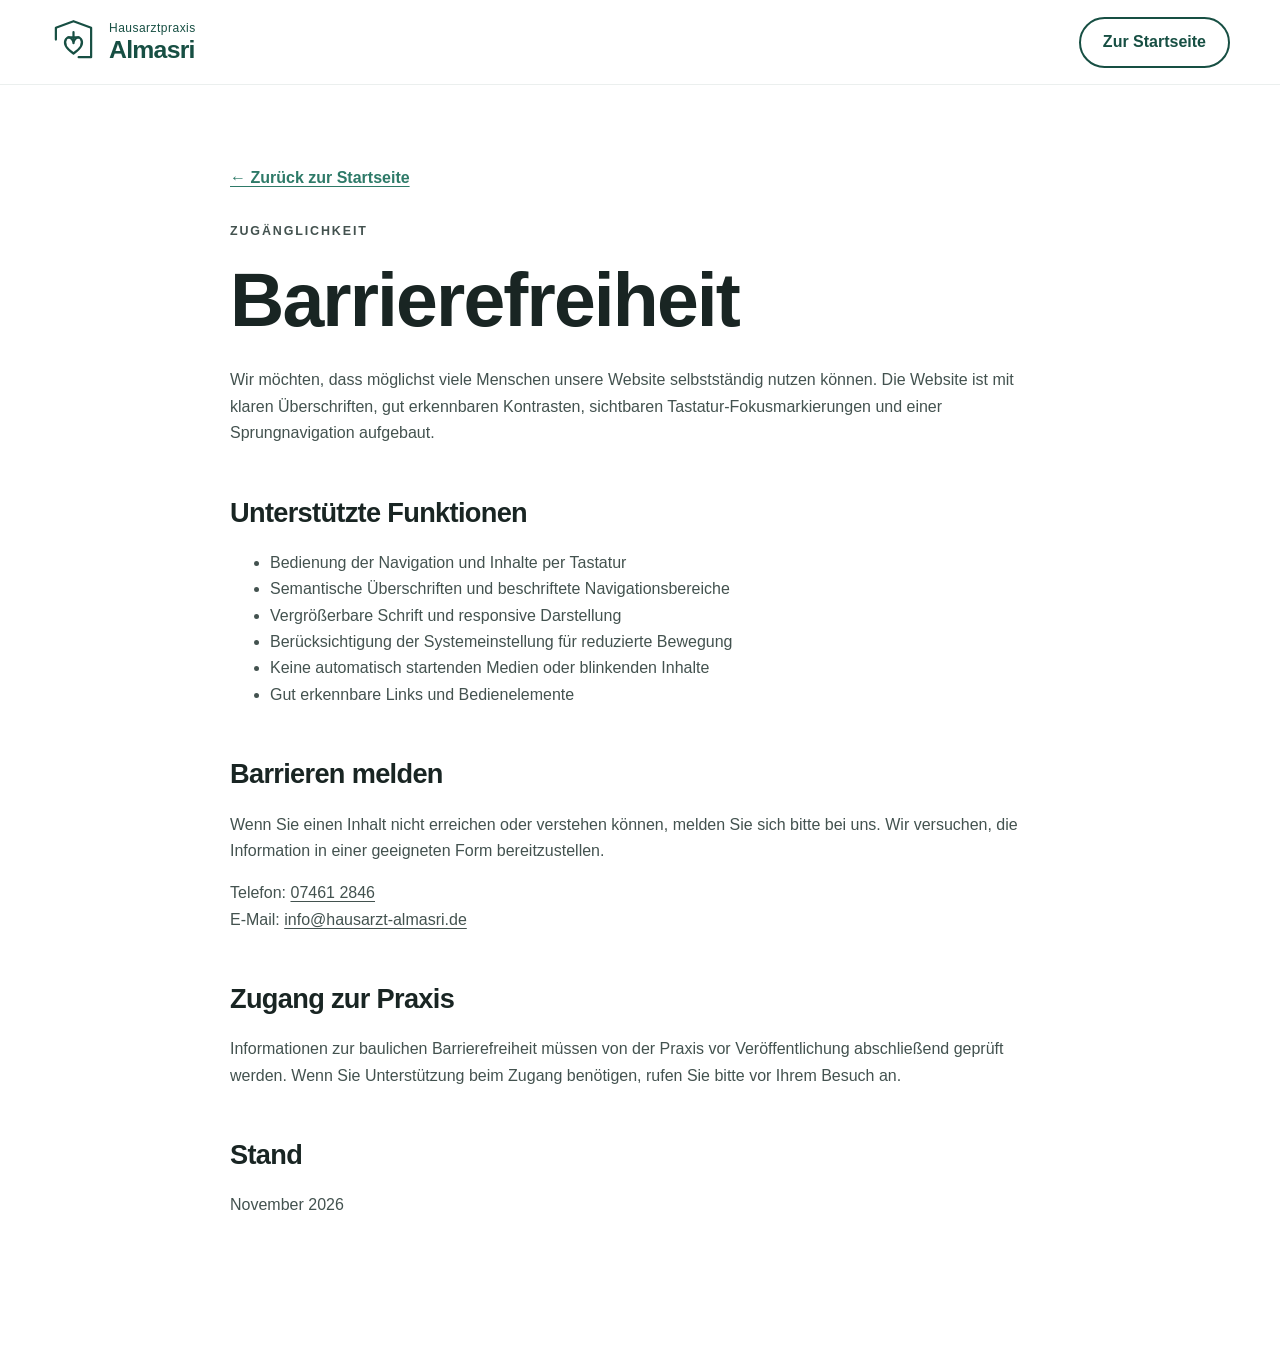
==== barrierefreiheit.html @ 2b69a8e7 "base website" ====
<!doctype html>
<html lang="de">
  <head>
    <meta charset="utf-8">
    <meta name="viewport" content="width=device-width, initial-scale=1">
    <meta name="robots" content="noindex">
    <title>Barrierefreiheit | Hausarztpraxis Almasri</title>
    <link rel="icon" href="favicon.svg" type="image/svg+xml">
    <link rel="stylesheet" href="styles.css">
  </head>
  <body>
    <a class="skip-link" href="#hauptinhalt">Zum Hauptinhalt springen</a>
    <header class="site-header">
      <div class="shell header-inner">
        <a class="brand" href="index.html" aria-label="Zur Startseite">
          <span class="brand-mark" aria-hidden="true"><svg viewBox="0 0 64 64"><path d="M8 28V12l24-9 24 9v40H39"/><path d="M32 47c-10-7-14-14-10-20 4-5 8 0 10 4 2-4 6-9 10-4 4 6 0 13-10 20Z"/><path d="M32 18v15M25 25h14"/></svg></span>
          <span class="brand-copy"><small>Hausarztpraxis</small><strong>Almasri</strong></span>
        </a>
        <a class="button button-secondary" href="index.html">Zur Startseite</a>
      </div>
    </header>
    <main id="hauptinhalt" class="legal-main">
      <div class="shell legal-shell">
        <a class="back-link" href="index.html">← Zurück zur Startseite</a>
        <p class="eyebrow">Zugänglichkeit</p>
        <h1>Barrierefreiheit</h1>
        <p>Wir möchten, dass möglichst viele Menschen unsere Website selbstständig nutzen können. Die Website ist mit klaren Überschriften, gut erkennbaren Kontrasten, sichtbaren Tastatur-Fokusmarkierungen und einer Sprungnavigation aufgebaut.</p>

        <h2>Unterstützte Funktionen</h2>
        <ul>
          <li>Bedienung der Navigation und Inhalte per Tastatur</li>
          <li>Semantische Überschriften und beschriftete Navigationsbereiche</li>
          <li>Vergrößerbare Schrift und responsive Darstellung</li>
          <li>Berücksichtigung der Systemeinstellung für reduzierte Bewegung</li>
          <li>Keine automatisch startenden Medien oder blinkenden Inhalte</li>
          <li>Gut erkennbare Links und Bedienelemente</li>
        </ul>

        <h2>Barrieren melden</h2>
        <p>Wenn Sie einen Inhalt nicht erreichen oder verstehen können, melden Sie sich bitte bei uns. Wir versuchen, die Information in einer geeigneten Form bereitzustellen.</p>
        <p>Telefon: <a href="tel:+4974612846">07461 2846</a><br>
          E-Mail: <a href="mailto:info@hausarzt-almasri.de">info@hausarzt-almasri.de</a></p>

        <h2>Zugang zur Praxis</h2>
        <p>Informationen zur baulichen Barrierefreiheit müssen von der Praxis vor Veröffentlichung abschließend geprüft werden. Wenn Sie Unterstützung beim Zugang benötigen, rufen Sie bitte vor Ihrem Besuch an.</p>

        <h2>Stand</h2>
        <p>November 2026</p>
      </div>
    </main>
  </body>
</html>
---- styles.css ----
:root {
  --green-950: #0c342d;
  --green-900: #174f43;
  --green-800: #226858;
  --green-700: #2e7a68;
  --green-100: #dfeee8;
  --green-50: #f1f7f4;
  --gold: #caa45b;
  --gold-soft: #f4ead6;
  --sand: #f7f3eb;
  --ink: #192523;
  --muted: #5c6b68;
  --line: #d9e2df;
  --white: #fff;
  --shadow: 0 22px 60px rgba(12, 52, 45, .11);
  --radius: 24px;
  --shell: min(1180px, calc(100% - 40px));
}

* { box-sizing: border-box; }
html { scroll-behavior: smooth; scroll-padding-top: 112px; }
body {
  margin: 0;
  color: var(--ink);
  background: var(--white);
  font-family: Inter, ui-sans-serif, -apple-system, BlinkMacSystemFont, "Segoe UI", sans-serif;
  font-size: 16px;
  line-height: 1.65;
  -webkit-font-smoothing: antialiased;
}
body.nav-open { overflow: hidden; }
a { color: inherit; text-underline-offset: 3px; }
img, svg { display: block; max-width: 100%; }
button, input, textarea, select { font: inherit; }
h1, h2, h3, p { margin-top: 0; }
h1, h2, h3 { line-height: 1.15; letter-spacing: -.025em; }
h1 { max-width: 700px; margin-bottom: 24px; font-size: clamp(3rem, 7vw, 5.9rem); font-weight: 650; }
h2 { margin-bottom: 22px; font-size: clamp(2.1rem, 4vw, 3.7rem); font-weight: 620; }
h3 { margin-bottom: 12px; font-size: 1.35rem; }
.shell { width: var(--shell); margin-inline: auto; }
.section { padding: 110px 0; }
.section-soft { background: var(--green-50); }
.section-sand { background: var(--sand); }
.sr-only { position: absolute; width: 1px; height: 1px; padding: 0; overflow: hidden; clip: rect(0, 0, 0, 0); white-space: nowrap; border: 0; }
.skip-link { position: fixed; z-index: 1000; left: 16px; top: -80px; padding: 12px 18px; color: white; background: var(--green-950); border-radius: 8px; }
.skip-link:focus { top: 16px; }
:focus-visible { outline: 3px solid var(--gold); outline-offset: 4px; }

.emergency-bar { color: white; background: var(--green-950); font-size: .9rem; }
.emergency-inner { display: flex; justify-content: space-between; gap: 24px; padding-block: 9px; }
.emergency-bar a { font-weight: 800; }
.site-header { position: sticky; z-index: 100; top: 0; border-bottom: 1px solid rgba(12, 52, 45, .08); background: rgba(255, 255, 255, .94); backdrop-filter: blur(16px); }
.header-inner { display: flex; min-height: 84px; align-items: center; justify-content: space-between; gap: 28px; }
.brand { display: inline-flex; align-items: center; gap: 12px; color: var(--green-900); text-decoration: none; }
.brand-mark { width: 47px; height: 47px; }
.brand-mark svg { width: 100%; height: 100%; fill: none; stroke: currentColor; stroke-linecap: round; stroke-linejoin: round; stroke-width: 3; }
.brand-copy { display: flex; flex-direction: column; line-height: 1; }
.brand-copy small { margin-bottom: 4px; font-size: .75rem; letter-spacing: .04em; }
.brand-copy strong { font-size: 1.55rem; letter-spacing: -.03em; }
.main-nav { display: flex; align-items: center; gap: 24px; font-size: .92rem; font-weight: 650; }
.main-nav a { text-decoration: none; }
.main-nav a:not(.nav-phone):hover { color: var(--green-700); }
.nav-phone { padding: 11px 18px; color: white; background: var(--green-900); border-radius: 999px; }
.nav-toggle { display: none; width: 48px; height: 48px; padding: 12px; border: 0; color: var(--green-900); background: transparent; cursor: pointer; }
.nav-toggle span:not(.sr-only) { display: block; height: 2px; margin: 5px 0; background: currentColor; transition: transform .2s, opacity .2s; }

.hero { position: relative; min-height: 700px; overflow: hidden; background: linear-gradient(135deg, #f7fbf9 0%, #e7f1ed 100%); }
.hero-grid { position: relative; z-index: 2; display: grid; min-height: 700px; grid-template-columns: 1.4fr .7fr; align-items: center; gap: 80px; padding-block: 86px 110px; }
.hero-copy { max-width: 770px; }
.eyebrow { margin-bottom: 15px; color: var(--green-700); font-size: .78rem; font-weight: 800; letter-spacing: .15em; text-transform: uppercase; }
.hero-intro, .lead { max-width: 680px; color: var(--muted); font-size: 1.2rem; }
.button-row { display: flex; flex-wrap: wrap; gap: 14px; margin: 34px 0 24px; }
.button { display: inline-flex; min-height: 51px; align-items: center; justify-content: center; padding: 13px 22px; border: 2px solid transparent; border-radius: 999px; font-weight: 750; line-height: 1.2; text-align: center; text-decoration: none; transition: transform .2s, box-shadow .2s, background .2s; }
.button:hover { transform: translateY(-2px); }
.button-primary { color: white; background: var(--green-900); box-shadow: 0 10px 25px rgba(23, 79, 67, .2); }
.button-primary:hover { background: var(--green-800); }
.button-secondary { color: var(--green-900); border-color: var(--green-900); background: transparent; }
.button-secondary:hover { background: var(--green-100); }
.hero-trust { display: flex; gap: 9px; align-items: center; color: var(--green-900); font-weight: 650; }
.hero-trust span { display: grid; width: 25px; height: 25px; place-items: center; color: white; background: var(--green-700); border-radius: 50%; }
.hours-card { padding: 34px; background: rgba(255,255,255,.92); border: 1px solid rgba(23,79,67,.1); border-radius: var(--radius); box-shadow: var(--shadow); }
.hours-card h2 { margin: 21px 0 5px; font-size: 1.2rem; }
.hours-status { display: flex; align-items: center; gap: 10px; color: var(--green-900); font-size: .88rem; font-weight: 750; }
.status-dot { width: 10px; height: 10px; background: #2c996d; border-radius: 50%; box-shadow: 0 0 0 5px rgba(44,153,109,.13); }
.hours-status[data-state="closed"] .status-dot { background: #c97950; box-shadow: 0 0 0 5px rgba(201,121,80,.14); }
.today-hours { margin-bottom: 17px; color: var(--green-900); font-size: 1.9rem; font-weight: 700; line-height: 1.2; }
.hours-note { color: var(--muted); font-size: .92rem; }
.text-link { color: var(--green-900); font-weight: 750; }
.hero-shape { position: absolute; right: -120px; bottom: -240px; width: 640px; height: 640px; border: 100px solid rgba(202,164,91,.18); border-radius: 48% 52% 42% 58%; transform: rotate(25deg); }

.quick-actions { position: relative; z-index: 3; margin-top: -43px; }
.quick-grid { display: grid; grid-template-columns: repeat(4, 1fr); background: white; border-radius: 20px; box-shadow: var(--shadow); }
.quick-card { display: flex; min-height: 112px; align-items: center; gap: 16px; padding: 22px 24px; text-decoration: none; }
.quick-card + .quick-card { border-left: 1px solid var(--line); }
.quick-card:hover { background: var(--green-50); }
.quick-card strong, .quick-card small { display: block; }
.quick-card small { margin-top: 2px; color: var(--muted); }
.quick-icon { display: grid; width: 46px; height: 46px; flex: 0 0 auto; place-items: center; color: var(--green-900); background: var(--green-100); border-radius: 14px; font-size: 1.1rem; font-weight: 800; }

.notice-grid { display: grid; grid-template-columns: 1fr 1.2fr 1.2fr; align-items: stretch; gap: 22px; }
.notice-grid h2 { margin-bottom: 0; font-size: 2.4rem; }
.notice-card { display: flex; gap: 17px; padding: 27px; background: white; border-radius: 18px; }
.notice-card h3 { margin-bottom: 7px; font-size: 1.1rem; }
.notice-card p { margin: 0; color: var(--muted); font-size: .92rem; }
.notice-icon { display: grid; width: 35px; height: 35px; flex: 0 0 auto; place-items: center; color: white; background: var(--green-700); border-radius: 50%; font-weight: 800; }

.section-heading { display: grid; grid-template-columns: 1fr .7fr; align-items: end; gap: 70px; margin-bottom: 54px; }
.section-heading h2 { max-width: 700px; margin: 0; }
.section-heading > p { margin: 0; color: var(--muted); }
.service-grid { display: grid; grid-template-columns: repeat(4, 1fr); gap: 18px; }
.service-card { min-height: 255px; padding: 30px 27px; border: 1px solid var(--line); border-radius: 18px; transition: transform .2s, border-color .2s, box-shadow .2s; }
.service-card:hover { transform: translateY(-5px); border-color: var(--green-700); box-shadow: 0 18px 40px rgba(12,52,45,.08); }
.service-number { display: block; margin-bottom: 42px; color: var(--gold); font-size: .78rem; font-weight: 800; letter-spacing: .12em; }
.service-card p { margin: 0; color: var(--muted); }

.section-green { color: white; background: var(--green-900); }
.team-layout { display: grid; grid-template-columns: .85fr 1.15fr; align-items: center; gap: 90px; }
.eyebrow-light { color: #b8d8ce; }
.team-intro p:not(.eyebrow) { color: #d8e6e1; font-size: 1.1rem; }
.team-intro blockquote { margin: 42px 0 0; color: #efd49d; font-family: Georgia, serif; font-size: 1.7rem; font-style: italic; }
.team-cards { display: grid; grid-template-columns: 1fr 1fr; gap: 16px; }
.person-card { display: flex; align-items: center; gap: 19px; min-height: 190px; padding: 28px; color: var(--ink); background: white; border-radius: 18px; }
.person-card-wide { grid-column: 1 / -1; min-height: auto; }
.person-avatar { display: grid; width: 62px; height: 62px; flex: 0 0 auto; place-items: center; color: white; background: var(--green-700); border-radius: 50%; font-weight: 800; }
.person-card h3 { margin: 4px 0 7px; }
.person-card p { margin: 0; color: var(--muted); }
.person-role { color: var(--green-700) !important; font-size: .72rem; font-weight: 800; letter-spacing: .11em; text-transform: uppercase; }

.appointment-grid { display: grid; grid-template-columns: 1fr .8fr; gap: 100px; align-items: center; }
.appointment-grid .button { margin-top: 18px; }
.privacy-hint { display: flex; max-width: 560px; gap: 9px; margin-top: 24px; color: var(--muted); font-size: .88rem; }
.schedule-card { padding: 38px; background: var(--green-50); border-radius: var(--radius); }
.schedule-card h3 { font-size: 1.7rem; }
.schedule-list { margin: 0; }
.schedule-list > div { display: grid; grid-template-columns: 1fr 1fr; gap: 20px; padding: 13px 0; border-bottom: 1px solid var(--line); }
.schedule-list dt { font-weight: 700; }
.schedule-list dd { margin: 0; text-align: right; }
.schedule-card > p { margin: 17px 0 0; color: var(--muted); font-size: .86rem; }
.new-patient-card { display: grid; grid-template-columns: 1.1fr 1fr .8fr; gap: 50px; align-items: center; margin-top: 85px; padding: 45px; border: 1px solid var(--line); border-radius: var(--radius); }
.new-patient-card h2 { margin-bottom: 0; font-size: 2rem; }
.new-patient-card > p { margin: 0; color: var(--muted); }
.check-list { margin: 0; padding: 0; list-style: none; }
.check-list li { position: relative; padding: 6px 0 6px 30px; }
.check-list li::before { position: absolute; left: 0; content: "✓"; color: var(--green-700); font-weight: 900; }

.steps { display: grid; grid-template-columns: repeat(3, 1fr); gap: 18px; margin: 0; padding: 0; list-style: none; counter-reset: step; }
.steps li { display: flex; gap: 19px; padding: 28px; background: white; border-radius: 18px; }
.steps li > span { display: grid; width: 38px; height: 38px; flex: 0 0 auto; place-items: center; color: white; background: var(--green-900); border-radius: 50%; font-weight: 800; }
.steps h3 { margin: 5px 0 8px; }
.steps p { margin: 0; color: var(--muted); }
.service-warning { margin-top: 25px; padding: 18px 24px; color: #684e1c; background: var(--gold-soft); border-left: 4px solid var(--gold); border-radius: 0 12px 12px 0; }

.contact-grid { display: grid; grid-template-columns: .7fr 1.3fr; gap: 80px; }
.contact-content address { margin-bottom: 27px; font-style: normal; font-size: 1.15rem; }
.contact-links { display: grid; gap: 10px; }
.contact-links a, .contact-links > div { display: grid; grid-template-columns: 85px 1fr; text-decoration: none; }
.contact-links span { color: var(--muted); }
.contact-links a:hover strong { color: var(--green-700); }
.small-note { margin-top: 22px; color: var(--muted); font-size: .85rem; }
.route-card { display: grid; overflow: hidden; grid-template-columns: 1fr 1fr; background: var(--green-50); border-radius: var(--radius); }
.route-map { position: relative; min-height: 460px; overflow: hidden; background: #dfeae4; }
.map-road { position: absolute; display: block; height: 18px; background: white; box-shadow: 0 0 0 2px #c5d6cf; }
.road-a { width: 140%; left: -20%; top: 42%; transform: rotate(-25deg); }
.road-b { width: 120%; left: 10%; top: 70%; transform: rotate(35deg); }
.road-c { width: 100%; left: 15%; top: 18%; transform: rotate(75deg); }
.map-pin { position: absolute; left: 52%; top: 45%; display: grid; width: 62px; height: 62px; place-items: center; color: white; background: var(--green-900); border: 7px solid white; border-radius: 50% 50% 50% 8px; box-shadow: 0 12px 28px rgba(12,52,45,.28); font-size: 1.6rem; font-weight: 700; transform: translate(-50%,-50%) rotate(-45deg); }
.map-pin::first-letter { transform: rotate(45deg); }
.route-copy { display: flex; flex-direction: column; justify-content: center; padding: 38px; }
.route-copy p { color: var(--muted); }
.route-copy .button { align-self: flex-start; margin-top: 8px; font-size: .9rem; }

.faq-layout { display: grid; grid-template-columns: .7fr 1.3fr; gap: 90px; }
.faq-layout > div:first-child p:last-child { color: var(--muted); }
.faq-list details { border-bottom: 1px solid var(--line); }
.faq-list summary { position: relative; padding: 22px 48px 22px 0; cursor: pointer; list-style: none; font-weight: 750; }
.faq-list summary::-webkit-details-marker { display: none; }
.faq-list summary::after { position: absolute; right: 5px; top: 18px; display: grid; width: 30px; height: 30px; place-items: center; content: "+"; color: var(--green-900); background: white; border-radius: 50%; font-size: 1.2rem; transition: transform .2s; }
.faq-list details[open] summary::after { transform: rotate(45deg); }
.faq-list details p { padding: 0 48px 22px 0; margin: 0; color: var(--muted); }

.site-footer { padding: 70px 0 25px; color: #d8e6e1; background: var(--green-950); }
.footer-grid { display: grid; grid-template-columns: 1.4fr 1fr .8fr .9fr; gap: 55px; }
.brand-footer { color: white; }
.footer-grid > div:first-child > p { max-width: 330px; margin-top: 24px; }
.footer-grid h2 { margin-bottom: 17px; color: white; font-size: .85rem; letter-spacing: .1em; text-transform: uppercase; }
.footer-grid ul { margin: 0; padding: 0; list-style: none; }
.footer-grid a { color: white; }
.footer-bottom { display: flex; justify-content: space-between; gap: 30px; margin-top: 52px; padding-top: 22px; border-top: 1px solid rgba(255,255,255,.14); font-size: .78rem; }
.mobile-actions { display: none; }

.legal-main { min-height: 60vh; padding: 80px 0 110px; }
.legal-shell { max-width: 820px; }
.legal-main h1 { font-size: clamp(2.7rem, 6vw, 4.7rem); }
.legal-main h2 { margin-top: 50px; font-size: 1.7rem; }
.legal-main h3 { margin-top: 30px; font-size: 1.2rem; }
.legal-main p, .legal-main li { color: #43524f; }
.legal-main address { font-style: normal; }
.legal-note { padding: 18px 22px; color: #684e1c !important; background: var(--gold-soft); border-left: 4px solid var(--gold); }
.back-link { display: inline-block; margin-bottom: 30px; color: var(--green-700); font-weight: 750; }

@media (max-width: 1050px) {
  .main-nav { gap: 15px; }
  .main-nav a:not(.nav-phone) { display: none; }
  .hero-grid { grid-template-columns: 1.2fr .8fr; gap: 40px; }
  .quick-grid { grid-template-columns: 1fr 1fr; }
  .quick-card:nth-child(3) { border-left: 0; border-top: 1px solid var(--line); }
  .quick-card:nth-child(4) { border-top: 1px solid var(--line); }
  .notice-grid { grid-template-columns: 1fr 1fr; }
  .notice-grid > div:first-child { grid-column: 1 / -1; }
  .service-grid { grid-template-columns: repeat(2, 1fr); }
  .team-layout, .appointment-grid, .contact-grid, .faq-layout { gap: 50px; }
  .new-patient-card { grid-template-columns: 1fr 1fr; }
  .new-patient-card > p { grid-column: 1 / -1; }
  .route-card { grid-template-columns: 1fr; }
  .route-map { min-height: 260px; }
}

@media (max-width: 760px) {
  :root { --shell: min(100% - 30px, 1180px); }
  html { scroll-padding-top: 78px; }
  body { padding-bottom: 61px; }
  .emergency-inner { justify-content: center; padding-block: 7px; text-align: center; }
  .emergency-inner span:nth-child(2) { display: none; }
  .header-inner { min-height: 70px; }
  .brand-mark { width: 39px; height: 39px; }
  .brand-copy strong { font-size: 1.25rem; }
  .nav-toggle { display: block; }
  .main-nav { position: fixed; inset: 105px 0 auto; display: none; max-height: calc(100vh - 105px); align-items: stretch; flex-direction: column; gap: 0; overflow-y: auto; padding: 15px; background: white; box-shadow: 0 30px 50px rgba(12,52,45,.17); }
  .main-nav.is-open { display: flex; }
  .main-nav a:not(.nav-phone) { display: block; padding: 14px; border-bottom: 1px solid var(--line); }
  .nav-phone { margin-top: 14px; text-align: center; }
  .nav-toggle[aria-expanded="true"] span:nth-of-type(1) { transform: translateY(7px) rotate(45deg); }
  .nav-toggle[aria-expanded="true"] span:nth-of-type(2) { opacity: 0; }
  .nav-toggle[aria-expanded="true"] span:nth-of-type(3) { transform: translateY(-7px) rotate(-45deg); }
  .hero-grid { min-height: auto; grid-template-columns: 1fr; padding-block: 65px 100px; }
  .hero { min-height: 0; }
  h1 { font-size: clamp(3rem, 14vw, 4.4rem); }
  .hours-card { padding: 26px; }
  .quick-actions { margin-top: -35px; }
  .quick-grid { grid-template-columns: 1fr; }
  .quick-card + .quick-card { border-top: 1px solid var(--line); border-left: 0; }
  .quick-card { min-height: 91px; }
  .section { padding: 75px 0; }
  .notice-grid, .section-heading, .team-layout, .appointment-grid, .contact-grid, .faq-layout, .new-patient-card { grid-template-columns: 1fr; gap: 30px; }
  .notice-grid > div:first-child, .new-patient-card > p { grid-column: auto; }
  .section-heading { align-items: start; margin-bottom: 35px; }
  .service-grid, .team-cards, .steps { grid-template-columns: 1fr; }
  .service-card { min-height: auto; }
  .service-number { margin-bottom: 25px; }
  .person-card-wide { grid-column: auto; }
  .new-patient-card { margin-top: 55px; padding: 28px; }
  .route-card { grid-template-columns: 1fr; }
  .route-copy { padding: 28px; }
  .route-copy .button { width: 100%; }
  .footer-grid { grid-template-columns: 1fr 1fr; }
  .footer-grid > div:first-child { grid-column: 1 / -1; }
  .footer-bottom { align-items: flex-start; flex-direction: column; }
  .mobile-actions { position: fixed; z-index: 90; right: 0; bottom: 0; left: 0; display: grid; grid-template-columns: repeat(3, 1fr); color: white; background: var(--green-950); box-shadow: 0 -8px 25px rgba(12,52,45,.18); }
  .mobile-actions a { padding: 17px 8px; text-align: center; text-decoration: none; font-size: .85rem; font-weight: 750; }
  .mobile-actions a + a { border-left: 1px solid rgba(255,255,255,.15); }
}

@media (max-width: 480px) {
  .button-row .button { width: 100%; }
  .team-cards { grid-template-columns: 1fr; }
  .person-card { align-items: flex-start; min-height: 0; padding: 22px; }
  .schedule-card { padding: 26px; }
  .steps li { padding: 22px; }
  .footer-grid { grid-template-columns: 1fr; }
  .footer-grid > div:first-child { grid-column: auto; }
}

@media (prefers-reduced-motion: reduce) {
  *, *::before, *::after { scroll-behavior: auto !important; transition-duration: .01ms !important; animation-duration: .01ms !important; animation-iteration-count: 1 !important; }
}

@media print {
  .emergency-bar, .site-header, .mobile-actions, .button, .site-footer { display: none !important; }
  .section, .hero-grid { padding-block: 30px; }
  .hero, .section-soft, .section-sand, .section-green { color: black; background: white; }
}
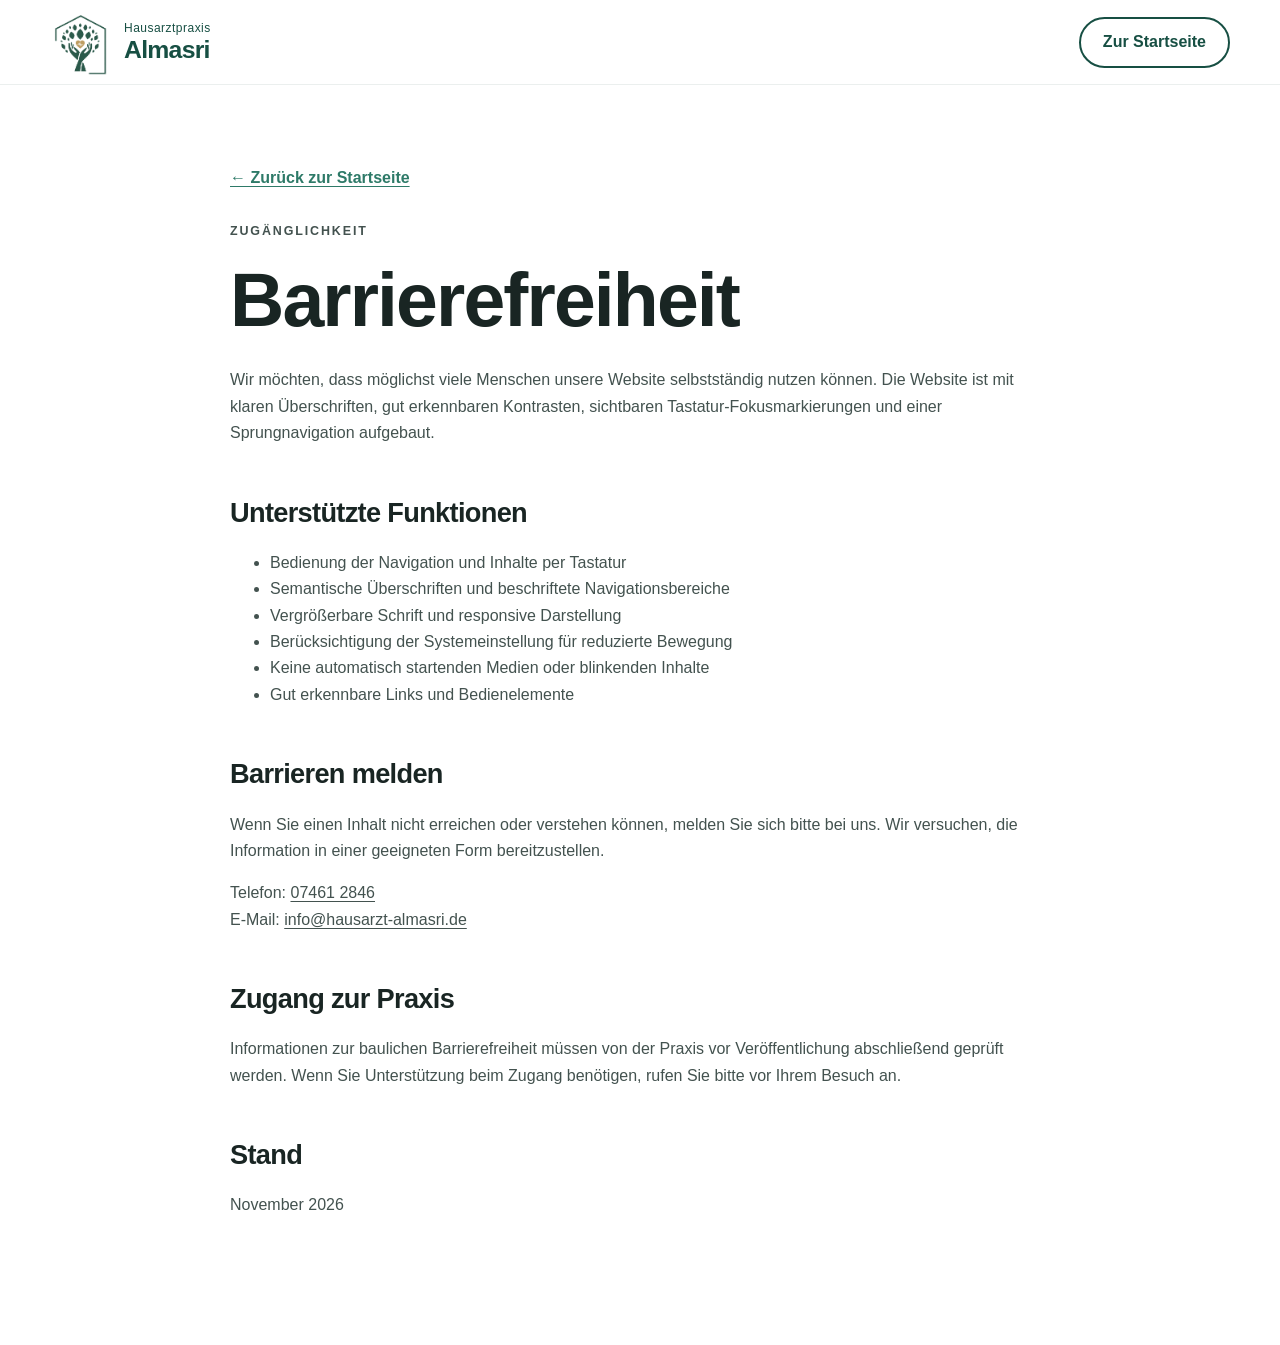
==== commit 0067a897: "minor redesign01, buttons, logo" ====
--- a/barrierefreiheit.html
+++ b/barrierefreiheit.html
@@ -5,7 +5,8 @@
     <meta name="viewport" content="width=device-width, initial-scale=1">
     <meta name="robots" content="noindex">
     <title>Barrierefreiheit | Hausarztpraxis Almasri</title>
-    <link rel="icon" href="favicon.svg" type="image/svg+xml">
+    <link rel="icon" href="img/logo.png" type="image/png">
+    <link rel="apple-touch-icon" href="img/logo.png">
     <link rel="stylesheet" href="styles.css">
   </head>
   <body>
@@ -13,7 +14,7 @@
     <header class="site-header">
       <div class="shell header-inner">
         <a class="brand" href="index.html" aria-label="Zur Startseite">
-          <span class="brand-mark" aria-hidden="true"><svg viewBox="0 0 64 64"><path d="M8 28V12l24-9 24 9v40H39"/><path d="M32 47c-10-7-14-14-10-20 4-5 8 0 10 4 2-4 6-9 10-4 4 6 0 13-10 20Z"/><path d="M32 18v15M25 25h14"/></svg></span>
+          <span class="brand-mark" aria-hidden="true"><img src="img/logo.png" alt=""></span>
           <span class="brand-copy"><small>Hausarztpraxis</small><strong>Almasri</strong></span>
         </a>
         <a class="button button-secondary" href="index.html">Zur Startseite</a>
--- a/styles.css
+++ b/styles.css
@@ -19,6 +19,7 @@
 
 * { box-sizing: border-box; }
 html { scroll-behavior: smooth; scroll-padding-top: 112px; }
+html.is-scripted-scrolling { scroll-behavior: auto; }
 body {
   margin: 0;
   color: var(--ink);
@@ -38,7 +39,7 @@
 h2 { margin-bottom: 22px; font-size: clamp(2.1rem, 4vw, 3.7rem); font-weight: 620; }
 h3 { margin-bottom: 12px; font-size: 1.35rem; }
 .shell { width: var(--shell); margin-inline: auto; }
-.section { padding: 110px 0; }
+.section { padding: 68px 0; }
 .section-soft { background: var(--green-50); }
 .section-sand { background: var(--sand); }
 .sr-only { position: absolute; width: 1px; height: 1px; padding: 0; overflow: hidden; clip: rect(0, 0, 0, 0); white-space: nowrap; border: 0; }
@@ -52,8 +53,8 @@
 .site-header { position: sticky; z-index: 100; top: 0; border-bottom: 1px solid rgba(12, 52, 45, .08); background: rgba(255, 255, 255, .94); backdrop-filter: blur(16px); }
 .header-inner { display: flex; min-height: 84px; align-items: center; justify-content: space-between; gap: 28px; }
 .brand { display: inline-flex; align-items: center; gap: 12px; color: var(--green-900); text-decoration: none; }
-.brand-mark { width: 47px; height: 47px; }
-.brand-mark svg { width: 100%; height: 100%; fill: none; stroke: currentColor; stroke-linecap: round; stroke-linejoin: round; stroke-width: 3; }
+.brand-mark { display: grid; width: 62px; height: 62px; flex: 0 0 auto; place-items: center; }
+.brand-mark img { width: 100%; height: 100%; object-fit: contain; }
 .brand-copy { display: flex; flex-direction: column; line-height: 1; }
 .brand-copy small { margin-bottom: 4px; font-size: .75rem; letter-spacing: .04em; }
 .brand-copy strong { font-size: 1.55rem; letter-spacing: -.03em; }
@@ -64,8 +65,8 @@
 .nav-toggle { display: none; width: 48px; height: 48px; padding: 12px; border: 0; color: var(--green-900); background: transparent; cursor: pointer; }
 .nav-toggle span:not(.sr-only) { display: block; height: 2px; margin: 5px 0; background: currentColor; transition: transform .2s, opacity .2s; }
 
-.hero { position: relative; min-height: 700px; overflow: hidden; background: linear-gradient(135deg, #f7fbf9 0%, #e7f1ed 100%); }
-.hero-grid { position: relative; z-index: 2; display: grid; min-height: 700px; grid-template-columns: 1.4fr .7fr; align-items: center; gap: 80px; padding-block: 86px 110px; }
+.hero { position: relative; min-height: 620px; overflow: hidden; background: linear-gradient(135deg, #f7fbf9 0%, #e7f1ed 100%); }
+.hero-grid { position: relative; z-index: 2; display: grid; min-height: 620px; grid-template-columns: 1.4fr .7fr; align-items: center; gap: 70px; padding-block: 64px 82px; }
 .hero-copy { max-width: 770px; }
 .eyebrow { margin-bottom: 15px; color: var(--green-700); font-size: .78rem; font-weight: 800; letter-spacing: .15em; text-transform: uppercase; }
 .hero-intro, .lead { max-width: 680px; color: var(--muted); font-size: 1.2rem; }
@@ -90,53 +91,83 @@
 
 .quick-actions { position: relative; z-index: 3; margin-top: -43px; }
 .quick-grid { display: grid; grid-template-columns: repeat(4, 1fr); background: white; border-radius: 20px; box-shadow: var(--shadow); }
-.quick-card { display: flex; min-height: 112px; align-items: center; gap: 16px; padding: 22px 24px; text-decoration: none; }
+.quick-card { display: flex; min-height: 112px; align-items: center; gap: 14px; padding: 22px 20px; text-decoration: none; cursor: pointer; transition: color .2s, background .2s, box-shadow .2s, transform .2s; }
 .quick-card + .quick-card { border-left: 1px solid var(--line); }
-.quick-card:hover { background: var(--green-50); }
+.quick-card:hover { color: var(--green-900); background: var(--green-50); box-shadow: inset 0 -3px 0 var(--green-700); transform: translateY(-3px); }
+.quick-card:active { transform: translateY(0) scale(.985); }
 .quick-card strong, .quick-card small { display: block; }
-.quick-card small { margin-top: 2px; color: var(--muted); }
+.quick-copy { min-width: 0; }
+.quick-card small { margin-top: 3px; color: var(--green-700); font-size: .8rem; font-weight: 650; line-height: 1.35; }
 .quick-icon { display: grid; width: 46px; height: 46px; flex: 0 0 auto; place-items: center; color: var(--green-900); background: var(--green-100); border-radius: 14px; font-size: 1.1rem; font-weight: 800; }
+.quick-arrow { display: grid; width: 32px; height: 32px; flex: 0 0 auto; margin-left: auto; place-items: center; color: white; background: var(--green-900); border-radius: 50%; font-size: 1.1rem; font-weight: 800; transition: transform .2s, background .2s; }
+.quick-card:hover .quick-arrow { background: var(--green-700); transform: translateX(3px); }
+
+.travel-progress { position: fixed; z-index: 1200; top: 0; right: 0; left: 0; height: 4px; pointer-events: none; background: var(--gold); opacity: 0; transform: scaleX(0); transform-origin: left center; transition: opacity .2s; }
+.travel-progress.is-active { opacity: 1; }
+.is-activating { transform-origin: center; animation: control-activation .28s ease-out; }
+.text-link.is-activating { transform-origin: left center; }
+.destination-arrival { animation: destination-arrival .9s cubic-bezier(.2, .8, .2, 1); }
+.section-green .destination-arrival { animation-name: destination-arrival-light; }
+.action-toast { position: fixed; z-index: 1100; left: 50%; bottom: 24px; max-width: calc(100% - 32px); padding: 12px 18px; color: white; background: var(--green-950); border: 1px solid rgba(255,255,255,.2); border-radius: 999px; box-shadow: 0 14px 35px rgba(12,52,45,.28); opacity: 0; pointer-events: none; transform: translate(-50%, 14px) scale(.96); transition: opacity .2s, transform .25s; font-size: .9rem; font-weight: 700; text-align: center; }
+.action-toast.is-visible { opacity: 1; transform: translate(-50%, 0) scale(1); }
+
+@keyframes control-activation {
+  0%, 100% { filter: brightness(1); transform: scale(1); }
+  45% { filter: brightness(.94); transform: scale(.965); }
+}
+
+@keyframes destination-arrival {
+  0% { color: var(--green-700); opacity: .45; text-shadow: 0 0 0 rgba(46,122,104,0); transform: translateY(13px); }
+  45% { color: var(--green-700); opacity: 1; text-shadow: 0 0 30px rgba(46,122,104,.32); transform: translateY(0); }
+  100% { color: inherit; opacity: 1; text-shadow: none; transform: translateY(0); }
+}
+
+@keyframes destination-arrival-light {
+  0% { color: #efd49d; opacity: .45; text-shadow: 0 0 0 rgba(239,212,157,0); transform: translateY(13px); }
+  45% { color: #efd49d; opacity: 1; text-shadow: 0 0 30px rgba(239,212,157,.32); transform: translateY(0); }
+  100% { color: inherit; opacity: 1; text-shadow: none; transform: translateY(0); }
+}
 
 .notice-grid { display: grid; grid-template-columns: 1fr 1.2fr 1.2fr; align-items: stretch; gap: 22px; }
 .notice-grid h2 { margin-bottom: 0; font-size: 2.4rem; }
-.notice-card { display: flex; gap: 17px; padding: 27px; background: white; border-radius: 18px; }
+.notice-card { display: flex; gap: 17px; padding: 22px; background: white; border-radius: 18px; }
 .notice-card h3 { margin-bottom: 7px; font-size: 1.1rem; }
 .notice-card p { margin: 0; color: var(--muted); font-size: .92rem; }
 .notice-icon { display: grid; width: 35px; height: 35px; flex: 0 0 auto; place-items: center; color: white; background: var(--green-700); border-radius: 50%; font-weight: 800; }
 
-.section-heading { display: grid; grid-template-columns: 1fr .7fr; align-items: end; gap: 70px; margin-bottom: 54px; }
+.section-heading { display: grid; grid-template-columns: 1fr .7fr; align-items: end; gap: 60px; margin-bottom: 32px; }
 .section-heading h2 { max-width: 700px; margin: 0; }
 .section-heading > p { margin: 0; color: var(--muted); }
 .service-grid { display: grid; grid-template-columns: repeat(4, 1fr); gap: 18px; }
-.service-card { min-height: 255px; padding: 30px 27px; border: 1px solid var(--line); border-radius: 18px; transition: transform .2s, border-color .2s, box-shadow .2s; }
+.service-card { min-height: 205px; padding: 23px; border: 1px solid var(--line); border-radius: 18px; transition: transform .2s, border-color .2s, box-shadow .2s; }
 .service-card:hover { transform: translateY(-5px); border-color: var(--green-700); box-shadow: 0 18px 40px rgba(12,52,45,.08); }
-.service-number { display: block; margin-bottom: 42px; color: var(--gold); font-size: .78rem; font-weight: 800; letter-spacing: .12em; }
+.service-number { display: block; margin-bottom: 20px; color: var(--gold); font-size: .78rem; font-weight: 800; letter-spacing: .12em; }
 .service-card p { margin: 0; color: var(--muted); }
 
 .section-green { color: white; background: var(--green-900); }
-.team-layout { display: grid; grid-template-columns: .85fr 1.15fr; align-items: center; gap: 90px; }
+.team-layout { display: grid; grid-template-columns: .85fr 1.15fr; align-items: center; gap: 70px; }
 .eyebrow-light { color: #b8d8ce; }
 .team-intro p:not(.eyebrow) { color: #d8e6e1; font-size: 1.1rem; }
-.team-intro blockquote { margin: 42px 0 0; color: #efd49d; font-family: Georgia, serif; font-size: 1.7rem; font-style: italic; }
+.team-intro blockquote { margin: 24px 0 0; color: #efd49d; font-family: Georgia, serif; font-size: 1.7rem; font-style: italic; }
 .team-cards { display: grid; grid-template-columns: 1fr 1fr; gap: 16px; }
-.person-card { display: flex; align-items: center; gap: 19px; min-height: 190px; padding: 28px; color: var(--ink); background: white; border-radius: 18px; }
+.person-card { display: flex; align-items: center; gap: 17px; min-height: 145px; padding: 22px; color: var(--ink); background: white; border-radius: 18px; }
 .person-card-wide { grid-column: 1 / -1; min-height: auto; }
 .person-avatar { display: grid; width: 62px; height: 62px; flex: 0 0 auto; place-items: center; color: white; background: var(--green-700); border-radius: 50%; font-weight: 800; }
 .person-card h3 { margin: 4px 0 7px; }
 .person-card p { margin: 0; color: var(--muted); }
 .person-role { color: var(--green-700) !important; font-size: .72rem; font-weight: 800; letter-spacing: .11em; text-transform: uppercase; }
 
-.appointment-grid { display: grid; grid-template-columns: 1fr .8fr; gap: 100px; align-items: center; }
+.appointment-grid { display: grid; grid-template-columns: 1fr .8fr; gap: 76px; align-items: center; }
 .appointment-grid .button { margin-top: 18px; }
 .privacy-hint { display: flex; max-width: 560px; gap: 9px; margin-top: 24px; color: var(--muted); font-size: .88rem; }
-.schedule-card { padding: 38px; background: var(--green-50); border-radius: var(--radius); }
+.schedule-card { padding: 32px; background: var(--green-50); border-radius: var(--radius); }
 .schedule-card h3 { font-size: 1.7rem; }
 .schedule-list { margin: 0; }
 .schedule-list > div { display: grid; grid-template-columns: 1fr 1fr; gap: 20px; padding: 13px 0; border-bottom: 1px solid var(--line); }
 .schedule-list dt { font-weight: 700; }
 .schedule-list dd { margin: 0; text-align: right; }
 .schedule-card > p { margin: 17px 0 0; color: var(--muted); font-size: .86rem; }
-.new-patient-card { display: grid; grid-template-columns: 1.1fr 1fr .8fr; gap: 50px; align-items: center; margin-top: 85px; padding: 45px; border: 1px solid var(--line); border-radius: var(--radius); }
+.new-patient-card { display: grid; grid-template-columns: 1.1fr 1fr .8fr; gap: 34px; align-items: center; margin-top: 42px; padding: 32px; border: 1px solid var(--line); border-radius: var(--radius); }
 .new-patient-card h2 { margin-bottom: 0; font-size: 2rem; }
 .new-patient-card > p { margin: 0; color: var(--muted); }
 .check-list { margin: 0; padding: 0; list-style: none; }
@@ -144,7 +175,7 @@
 .check-list li::before { position: absolute; left: 0; content: "✓"; color: var(--green-700); font-weight: 900; }
 
 .steps { display: grid; grid-template-columns: repeat(3, 1fr); gap: 18px; margin: 0; padding: 0; list-style: none; counter-reset: step; }
-.steps li { display: flex; gap: 19px; padding: 28px; background: white; border-radius: 18px; }
+.steps li { display: flex; gap: 17px; padding: 23px; background: white; border-radius: 18px; }
 .steps li > span { display: grid; width: 38px; height: 38px; flex: 0 0 auto; place-items: center; color: white; background: var(--green-900); border-radius: 50%; font-weight: 800; }
 .steps h3 { margin: 5px 0 8px; }
 .steps p { margin: 0; color: var(--muted); }
@@ -158,13 +189,8 @@
 .contact-links a:hover strong { color: var(--green-700); }
 .small-note { margin-top: 22px; color: var(--muted); font-size: .85rem; }
 .route-card { display: grid; overflow: hidden; grid-template-columns: 1fr 1fr; background: var(--green-50); border-radius: var(--radius); }
-.route-map { position: relative; min-height: 460px; overflow: hidden; background: #dfeae4; }
-.map-road { position: absolute; display: block; height: 18px; background: white; box-shadow: 0 0 0 2px #c5d6cf; }
-.road-a { width: 140%; left: -20%; top: 42%; transform: rotate(-25deg); }
-.road-b { width: 120%; left: 10%; top: 70%; transform: rotate(35deg); }
-.road-c { width: 100%; left: 15%; top: 18%; transform: rotate(75deg); }
-.map-pin { position: absolute; left: 52%; top: 45%; display: grid; width: 62px; height: 62px; place-items: center; color: white; background: var(--green-900); border: 7px solid white; border-radius: 50% 50% 50% 8px; box-shadow: 0 12px 28px rgba(12,52,45,.28); font-size: 1.6rem; font-weight: 700; transform: translate(-50%,-50%) rotate(-45deg); }
-.map-pin::first-letter { transform: rotate(45deg); }
+.map-embed { min-height: 460px; overflow: hidden; background: #dceae4; }
+.map-embed iframe { display: block; width: 100%; height: 100%; min-height: 460px; border: 0; }
 .route-copy { display: flex; flex-direction: column; justify-content: center; padding: 38px; }
 .route-copy p { color: var(--muted); }
 .route-copy .button { align-self: flex-start; margin-top: 8px; font-size: .9rem; }
@@ -178,9 +204,10 @@
 .faq-list details[open] summary::after { transform: rotate(45deg); }
 .faq-list details p { padding: 0 48px 22px 0; margin: 0; color: var(--muted); }
 
-.site-footer { padding: 70px 0 25px; color: #d8e6e1; background: var(--green-950); }
+.site-footer { padding: 45px 0 22px; color: #d8e6e1; background: var(--green-950); }
 .footer-grid { display: grid; grid-template-columns: 1.4fr 1fr .8fr .9fr; gap: 55px; }
 .brand-footer { color: white; }
+.brand-footer .brand-mark { padding: 5px; background: white; border-radius: 12px; }
 .footer-grid > div:first-child > p { max-width: 330px; margin-top: 24px; }
 .footer-grid h2 { margin-bottom: 17px; color: white; font-size: .85rem; letter-spacing: .1em; text-transform: uppercase; }
 .footer-grid ul { margin: 0; padding: 0; list-style: none; }
@@ -212,7 +239,8 @@
   .new-patient-card { grid-template-columns: 1fr 1fr; }
   .new-patient-card > p { grid-column: 1 / -1; }
   .route-card { grid-template-columns: 1fr; }
-  .route-map { min-height: 260px; }
+  /* .route-map { min-height: 260px; } */
+  .map-embed, .map-embed iframe { min-height: 360px; }
 }
 
 @media (max-width: 760px) {
@@ -222,7 +250,7 @@
   .emergency-inner { justify-content: center; padding-block: 7px; text-align: center; }
   .emergency-inner span:nth-child(2) { display: none; }
   .header-inner { min-height: 70px; }
-  .brand-mark { width: 39px; height: 39px; }
+  .brand-mark { width: 48px; height: 48px; }
   .brand-copy strong { font-size: 1.25rem; }
   .nav-toggle { display: block; }
   .main-nav { position: fixed; inset: 105px 0 auto; display: none; max-height: calc(100vh - 105px); align-items: stretch; flex-direction: column; gap: 0; overflow-y: auto; padding: 15px; background: white; box-shadow: 0 30px 50px rgba(12,52,45,.17); }
@@ -232,7 +260,7 @@
   .nav-toggle[aria-expanded="true"] span:nth-of-type(1) { transform: translateY(7px) rotate(45deg); }
   .nav-toggle[aria-expanded="true"] span:nth-of-type(2) { opacity: 0; }
   .nav-toggle[aria-expanded="true"] span:nth-of-type(3) { transform: translateY(-7px) rotate(-45deg); }
-  .hero-grid { min-height: auto; grid-template-columns: 1fr; padding-block: 65px 100px; }
+  .hero-grid { min-height: auto; grid-template-columns: 1fr; padding-block: 45px 70px; }
   .hero { min-height: 0; }
   h1 { font-size: clamp(3rem, 14vw, 4.4rem); }
   .hours-card { padding: 26px; }
@@ -240,24 +268,27 @@
   .quick-grid { grid-template-columns: 1fr; }
   .quick-card + .quick-card { border-top: 1px solid var(--line); border-left: 0; }
   .quick-card { min-height: 91px; }
-  .section { padding: 75px 0; }
+  .section { padding: 46px 0; }
   .notice-grid, .section-heading, .team-layout, .appointment-grid, .contact-grid, .faq-layout, .new-patient-card { grid-template-columns: 1fr; gap: 30px; }
   .notice-grid > div:first-child, .new-patient-card > p { grid-column: auto; }
-  .section-heading { align-items: start; margin-bottom: 35px; }
+  .section-heading { align-items: start; margin-bottom: 28px; }
   .service-grid, .team-cards, .steps { grid-template-columns: 1fr; }
   .service-card { min-height: auto; }
-  .service-number { margin-bottom: 25px; }
+  .service-number { margin-bottom: 18px; }
   .person-card-wide { grid-column: auto; }
-  .new-patient-card { margin-top: 55px; padding: 28px; }
+  .new-patient-card { margin-top: 28px; padding: 24px; }
   .route-card { grid-template-columns: 1fr; }
+  .map-embed { min-height: 330px; }
+  .map-embed iframe { min-height: 330px; }
   .route-copy { padding: 28px; }
   .route-copy .button { width: 100%; }
-  .footer-grid { grid-template-columns: 1fr 1fr; }
+  .footer-grid { grid-template-columns: 1fr 1fr; gap: 38px}
   .footer-grid > div:first-child { grid-column: 1 / -1; }
   .footer-bottom { align-items: flex-start; flex-direction: column; }
   .mobile-actions { position: fixed; z-index: 90; right: 0; bottom: 0; left: 0; display: grid; grid-template-columns: repeat(3, 1fr); color: white; background: var(--green-950); box-shadow: 0 -8px 25px rgba(12,52,45,.18); }
   .mobile-actions a { padding: 17px 8px; text-align: center; text-decoration: none; font-size: .85rem; font-weight: 750; }
   .mobile-actions a + a { border-left: 1px solid rgba(255,255,255,.15); }
+  .action-toast { bottom: 78px; }
 }
 
 @media (max-width: 480px) {
